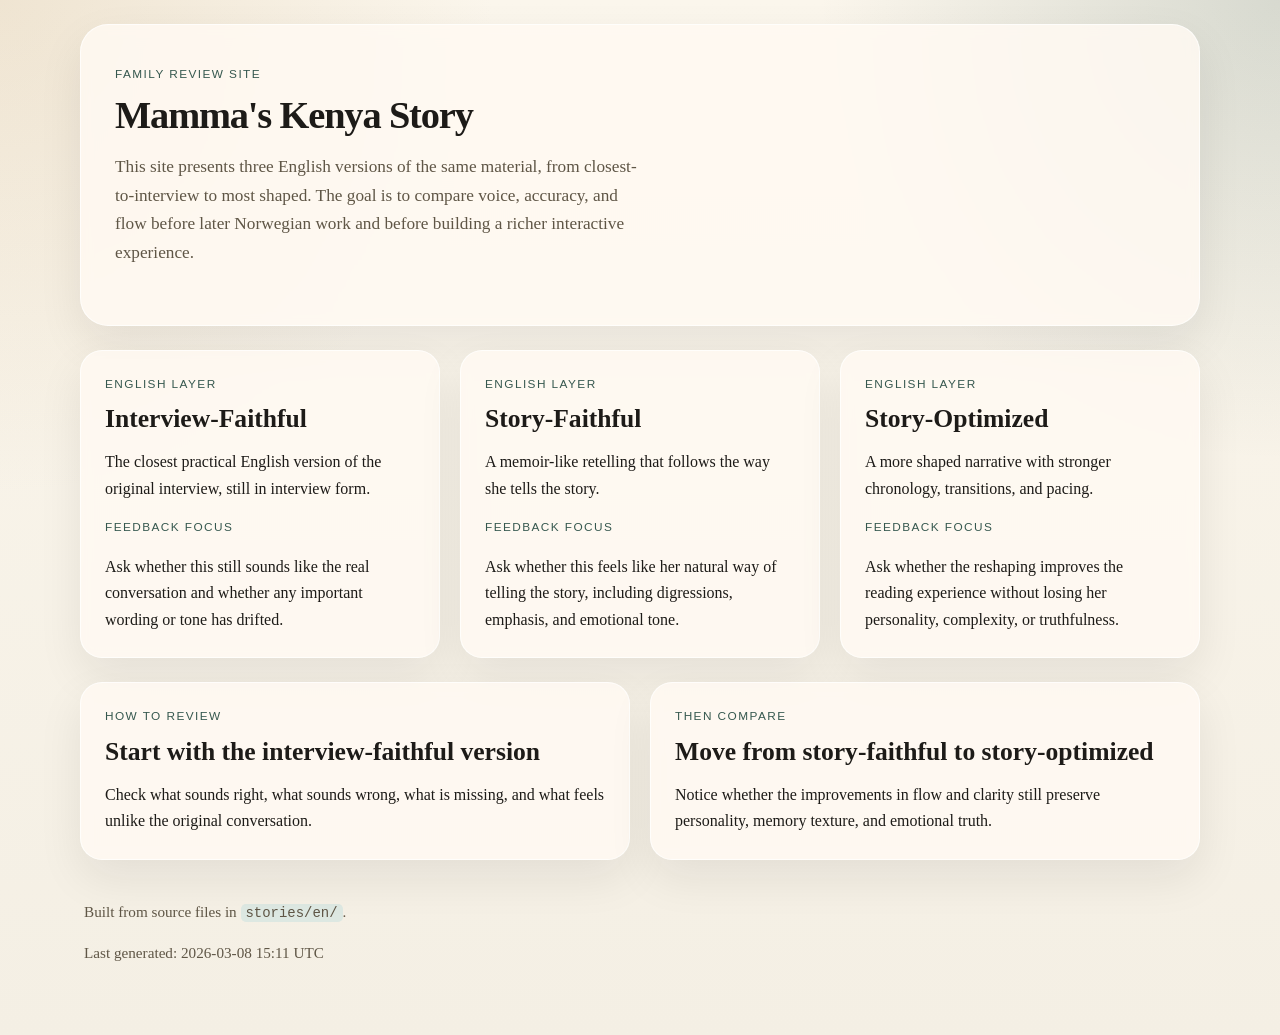
==== docs/index.html @ f11870c0 "Add GitHub Pages review site" ====
<!doctype html>
<html lang="en">
  <head>
    <meta charset="utf-8">
    <meta name="viewport" content="width=device-width, initial-scale=1">
    <title>Kenya Story Review</title>
    <meta name="description" content="Review site for the English versions of the Kenya childhood story.">
    <link rel="stylesheet" href="styles.css">
  </head>
  <body>
    <div class="page-shell">
      <header class="hero">
        <p class="eyebrow">Family review site</p>
        <h1>Mamma's Kenya Story</h1>
        <p class="hero-copy">
          This site presents three English versions of the same material, from closest-to-interview
          to most shaped. The goal is to compare voice, accuracy, and flow before later Norwegian work
          and before building a richer interactive experience.
        </p>
      </header>

      <section class="overview-grid">
        
            <a class="version-card" href="interview-faithful.html">
              <p class="eyebrow">English layer</p>
              <h2>Interview-Faithful</h2>
              <p>The closest practical English version of the original interview, still in interview form.</p>
              <p class="feedback-label">Feedback focus</p>
              <p>Ask whether this still sounds like the real conversation and whether any important wording or tone has drifted.</p>
            </a>
            
            <a class="version-card" href="story-faithful.html">
              <p class="eyebrow">English layer</p>
              <h2>Story-Faithful</h2>
              <p>A memoir-like retelling that follows the way she tells the story.</p>
              <p class="feedback-label">Feedback focus</p>
              <p>Ask whether this feels like her natural way of telling the story, including digressions, emphasis, and emotional tone.</p>
            </a>
            
            <a class="version-card" href="story-optimized.html">
              <p class="eyebrow">English layer</p>
              <h2>Story-Optimized</h2>
              <p>A more shaped narrative with stronger chronology, transitions, and pacing.</p>
              <p class="feedback-label">Feedback focus</p>
              <p>Ask whether the reshaping improves the reading experience without losing her personality, complexity, or truthfulness.</p>
            </a>
            
      </section>

      <section class="review-guide">
        <div class="guide-card">
          <p class="eyebrow">How to review</p>
          <h2>Start with the interview-faithful version</h2>
          <p>Check what sounds right, what sounds wrong, what is missing, and what feels unlike the original conversation.</p>
        </div>
        <div class="guide-card">
          <p class="eyebrow">Then compare</p>
          <h2>Move from story-faithful to story-optimized</h2>
          <p>Notice whether the improvements in flow and clarity still preserve personality, memory texture, and emotional truth.</p>
        </div>
      </section>

      <footer class="site-footer">
        <p>Built from source files in <code>stories/en/</code>.</p>
        <p>Last generated: 2026-03-08 15:11 UTC</p>
      </footer>
    </div>
  </body>
</html>
---- docs/styles.css ----
:root {
  --paper: #f4efe4;
  --ink: #1d1b18;
  --muted: #5f5646;
  --accent: #36584f;
  --accent-soft: #dde8e2;
  --line: #d7cdbc;
  --card: rgba(255, 250, 243, 0.85);
  --shadow: 0 18px 45px rgba(31, 26, 20, 0.08);
}

* {
  box-sizing: border-box;
}

body {
  margin: 0;
  background:
    radial-gradient(circle at top left, rgba(197, 166, 117, 0.22), transparent 30%),
    radial-gradient(circle at top right, rgba(54, 88, 79, 0.18), transparent 28%),
    linear-gradient(180deg, #fbf6ec 0%, var(--paper) 100%);
  color: var(--ink);
  font-family: "Iowan Old Style", "Palatino Linotype", "Book Antiqua", Georgia, serif;
  line-height: 1.65;
}

a {
  color: inherit;
}

.page-shell {
  width: min(1120px, calc(100vw - 32px));
  margin: 0 auto;
  padding: 24px 0 56px;
}

.hero,
.site-header,
.review-note,
.story-body,
.guide-card,
.version-card {
  background: var(--card);
  backdrop-filter: blur(6px);
  border: 1px solid rgba(255, 255, 255, 0.7);
  box-shadow: var(--shadow);
}

.hero {
  padding: 40px 34px;
  border-radius: 28px;
}

.hero h1,
.review-note h1,
.story-body h1 {
  font-size: clamp(2.2rem, 3vw, 3.6rem);
  line-height: 1.08;
  margin: 0 0 12px;
  letter-spacing: -0.03em;
}

.hero-copy {
  max-width: 62ch;
  color: var(--muted);
  font-size: 1.08rem;
}

.eyebrow,
.feedback-label {
  font-family: "Avenir Next", "Gill Sans", Calibri, sans-serif;
  letter-spacing: 0.12em;
  text-transform: uppercase;
  font-size: 0.74rem;
  color: var(--accent);
  margin: 0 0 10px;
}

.overview-grid {
  display: grid;
  grid-template-columns: repeat(auto-fit, minmax(250px, 1fr));
  gap: 20px;
  margin-top: 24px;
}

.version-card,
.guide-card {
  display: block;
  padding: 24px;
  border-radius: 22px;
  text-decoration: none;
}

.version-card h2,
.guide-card h2,
.story-body h2 {
  margin: 0 0 12px;
  font-size: clamp(1.4rem, 2vw, 2rem);
  line-height: 1.15;
}

.version-card p:last-child,
.guide-card p:last-child {
  margin-bottom: 0;
}

.review-guide {
  display: grid;
  grid-template-columns: repeat(auto-fit, minmax(280px, 1fr));
  gap: 20px;
  margin-top: 24px;
}

.site-footer {
  padding: 24px 4px 0;
  color: var(--muted);
  font-size: 0.95rem;
}

.site-header {
  display: flex;
  gap: 16px;
  align-items: center;
  justify-content: space-between;
  padding: 18px 22px;
  border-radius: 22px;
  margin-bottom: 24px;
}

.brand {
  text-decoration: none;
  font-family: "Avenir Next", "Gill Sans", Calibri, sans-serif;
  font-size: 0.95rem;
  font-weight: 600;
  letter-spacing: 0.08em;
  text-transform: uppercase;
}

.site-nav {
  display: flex;
  flex-wrap: wrap;
  gap: 10px;
}

.nav-link {
  text-decoration: none;
  font-family: "Avenir Next", "Gill Sans", Calibri, sans-serif;
  font-size: 0.95rem;
  color: var(--muted);
  padding: 8px 12px;
  border-radius: 999px;
}

.nav-link.active {
  background: var(--accent);
  color: #f5f0e7;
}

.content-shell {
  display: grid;
  grid-template-columns: minmax(240px, 300px) minmax(0, 1fr);
  gap: 24px;
  align-items: start;
}

.review-note {
  position: sticky;
  top: 16px;
  padding: 24px;
  border-radius: 24px;
}

.story-body {
  padding: 30px 34px;
  border-radius: 28px;
}

.story-body h1 {
  font-size: clamp(2rem, 2.8vw, 3rem);
  margin-top: 0;
}

.story-body h2 {
  margin-top: 2.1em;
  padding-top: 0.5em;
  border-top: 1px solid var(--line);
}

.story-body h3 {
  margin-top: 1.7em;
  font-size: 1.15rem;
  color: var(--accent);
}

.story-body p,
.story-body ul {
  max-width: 68ch;
}

.story-body ul {
  padding-left: 1.2em;
}

.speaker-line {
  display: grid;
  grid-template-columns: 84px minmax(0, 1fr);
  gap: 12px;
  margin: 0 0 0.95em;
}

.speaker {
  font-family: "Avenir Next", "Gill Sans", Calibri, sans-serif;
  font-weight: 700;
  color: var(--accent);
  text-transform: uppercase;
  letter-spacing: 0.06em;
  font-size: 0.78rem;
  padding-top: 0.35em;
}

.speech {
  display: block;
}

code {
  background: var(--accent-soft);
  padding: 0.1em 0.35em;
  border-radius: 0.35em;
  font-size: 0.92em;
}

@media (max-width: 860px) {
  .content-shell {
    grid-template-columns: 1fr;
  }

  .review-note {
    position: static;
  }
}

@media (max-width: 640px) {
  .page-shell {
    width: min(100vw - 20px, 1120px);
    padding-top: 12px;
  }

  .hero,
  .story-body,
  .review-note,
  .version-card,
  .guide-card {
    padding: 22px 20px;
    border-radius: 22px;
  }

  .site-header {
    align-items: flex-start;
    flex-direction: column;
  }

  .speaker-line {
    grid-template-columns: 1fr;
    gap: 4px;
  }
}
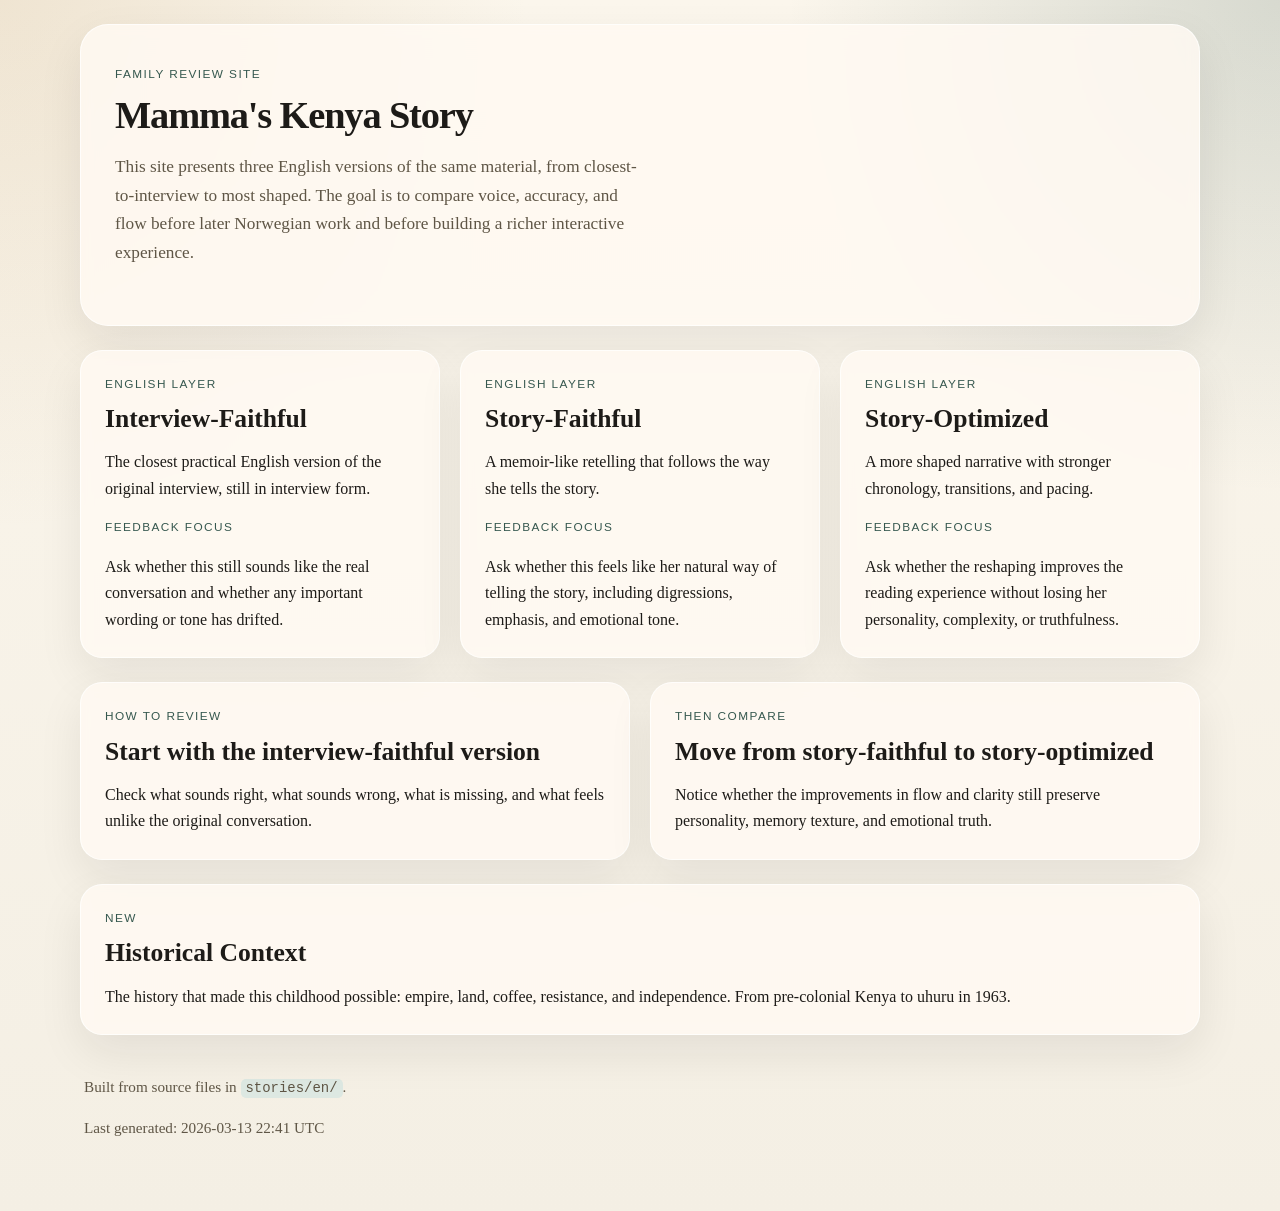
==== commit 48701f48: "Add historical context page and research layer - New history.html with 8 chapters covering pre-colon" ====
--- a/docs/index.html
+++ b/docs/index.html
@@ -60,9 +60,17 @@
         </div>
       </section>
 
+      <section class="review-guide">
+        <a class="guide-card" href="history.html" style="text-decoration:none;">
+          <p class="eyebrow">New</p>
+          <h2>Historical Context</h2>
+          <p>The history that made this childhood possible: empire, land, coffee, resistance, and independence. From pre-colonial Kenya to uhuru in 1963.</p>
+        </a>
+      </section>
+
       <footer class="site-footer">
         <p>Built from source files in <code>stories/en/</code>.</p>
-        <p>Last generated: 2026-03-08 15:11 UTC</p>
+        <p>Last generated: 2026-03-13 22:41 UTC</p>
       </footer>
     </div>
   </body>
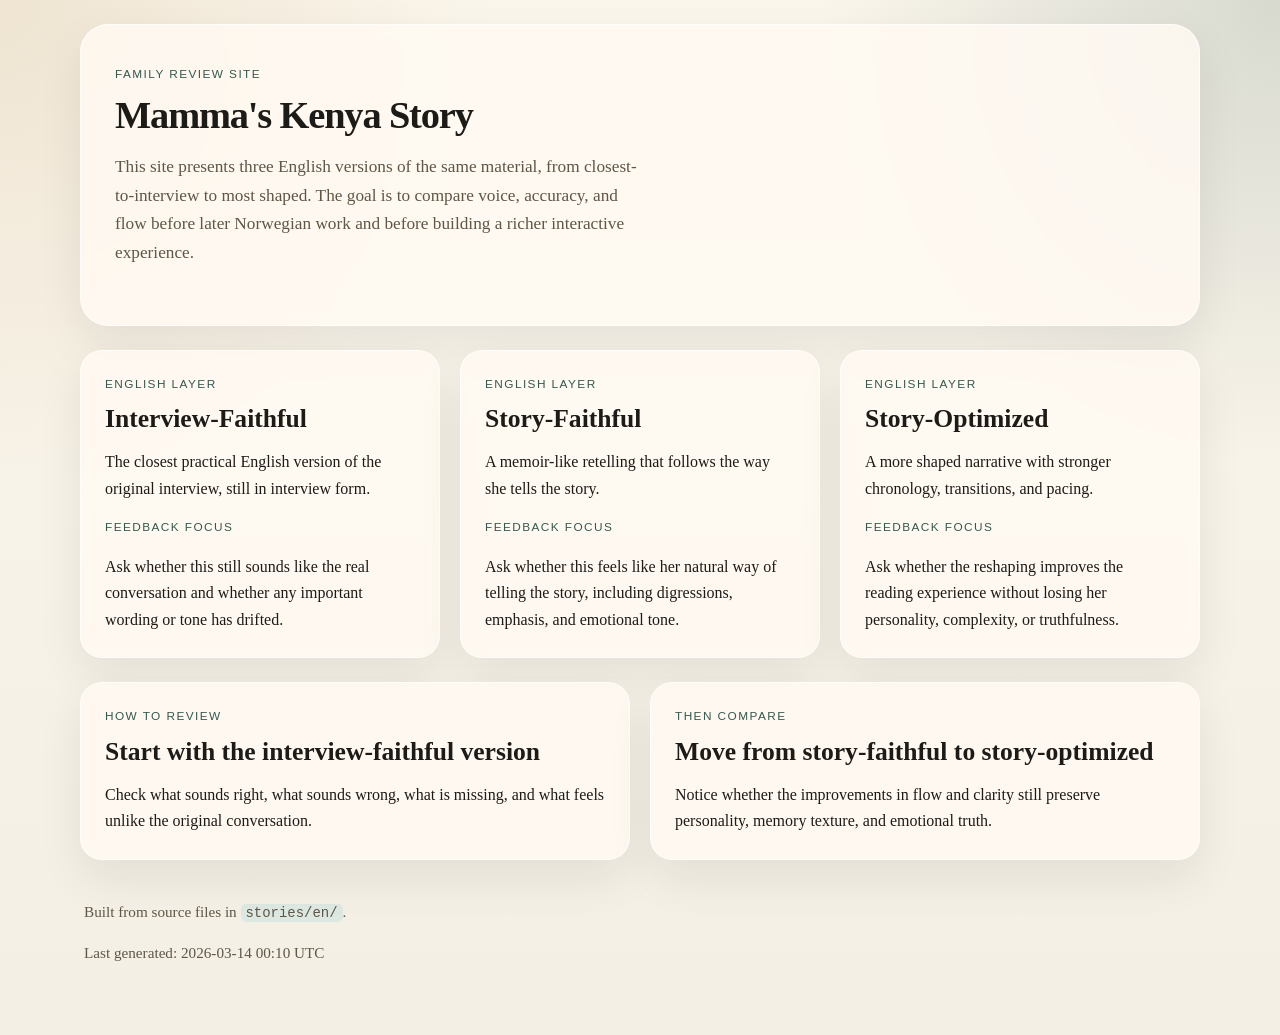
==== commit 14ad6994: "Apply mother's review corrections across all story layers Jacob (not Jakob), Cicenda (not Sianda), B" ====
--- a/docs/index.html
+++ b/docs/index.html
@@ -60,17 +60,9 @@
         </div>
       </section>
 
-      <section class="review-guide">
-        <a class="guide-card" href="history.html" style="text-decoration:none;">
-          <p class="eyebrow">New</p>
-          <h2>Historical Context</h2>
-          <p>The history that made this childhood possible: empire, land, coffee, resistance, and independence. From pre-colonial Kenya to uhuru in 1963.</p>
-        </a>
-      </section>
-
       <footer class="site-footer">
         <p>Built from source files in <code>stories/en/</code>.</p>
-        <p>Last generated: 2026-03-13 22:41 UTC</p>
+        <p>Last generated: 2026-03-14 00:10 UTC</p>
       </footer>
     </div>
   </body>
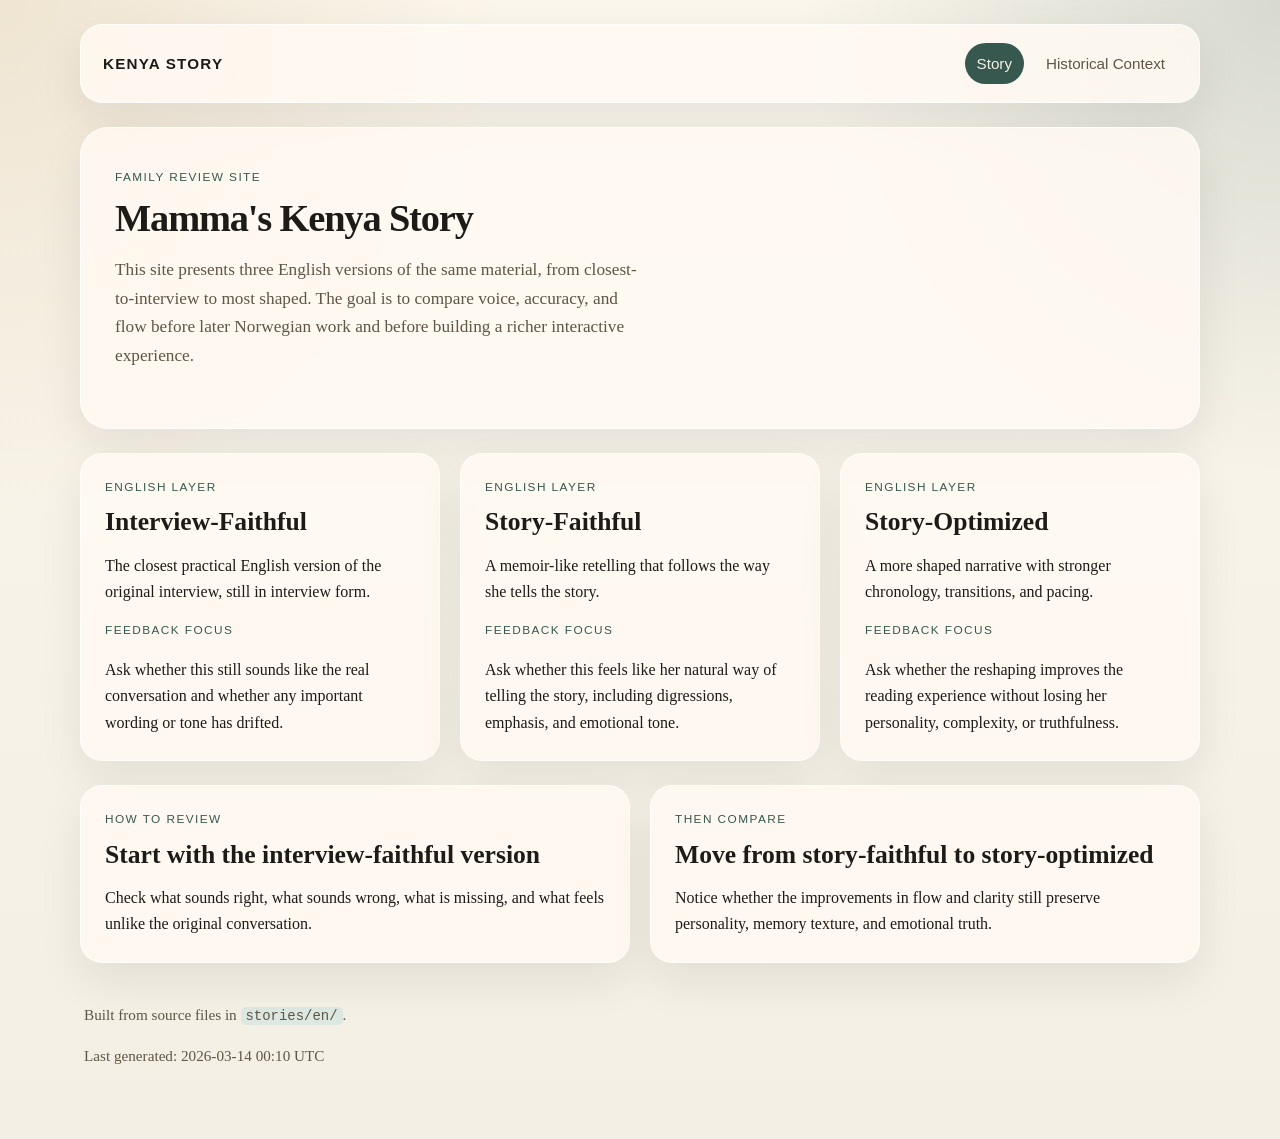
==== commit 842317a8: "Add nav header to index page and fix Uhuru card caption - Add site-header with Story/Historical Cont" ====
--- a/docs/index.html
+++ b/docs/index.html
@@ -9,6 +9,15 @@
   </head>
   <body>
     <div class="page-shell">
+
+      <header class="site-header">
+        <a class="brand" href="index.html">Kenya Story</a>
+        <nav class="site-nav">
+          <a class="nav-link active" href="index.html">Story</a>
+          <a class="nav-link" href="history.html">Historical Context</a>
+        </nav>
+      </header>
+
       <header class="hero">
         <p class="eyebrow">Family review site</p>
         <h1>Mamma's Kenya Story</h1>
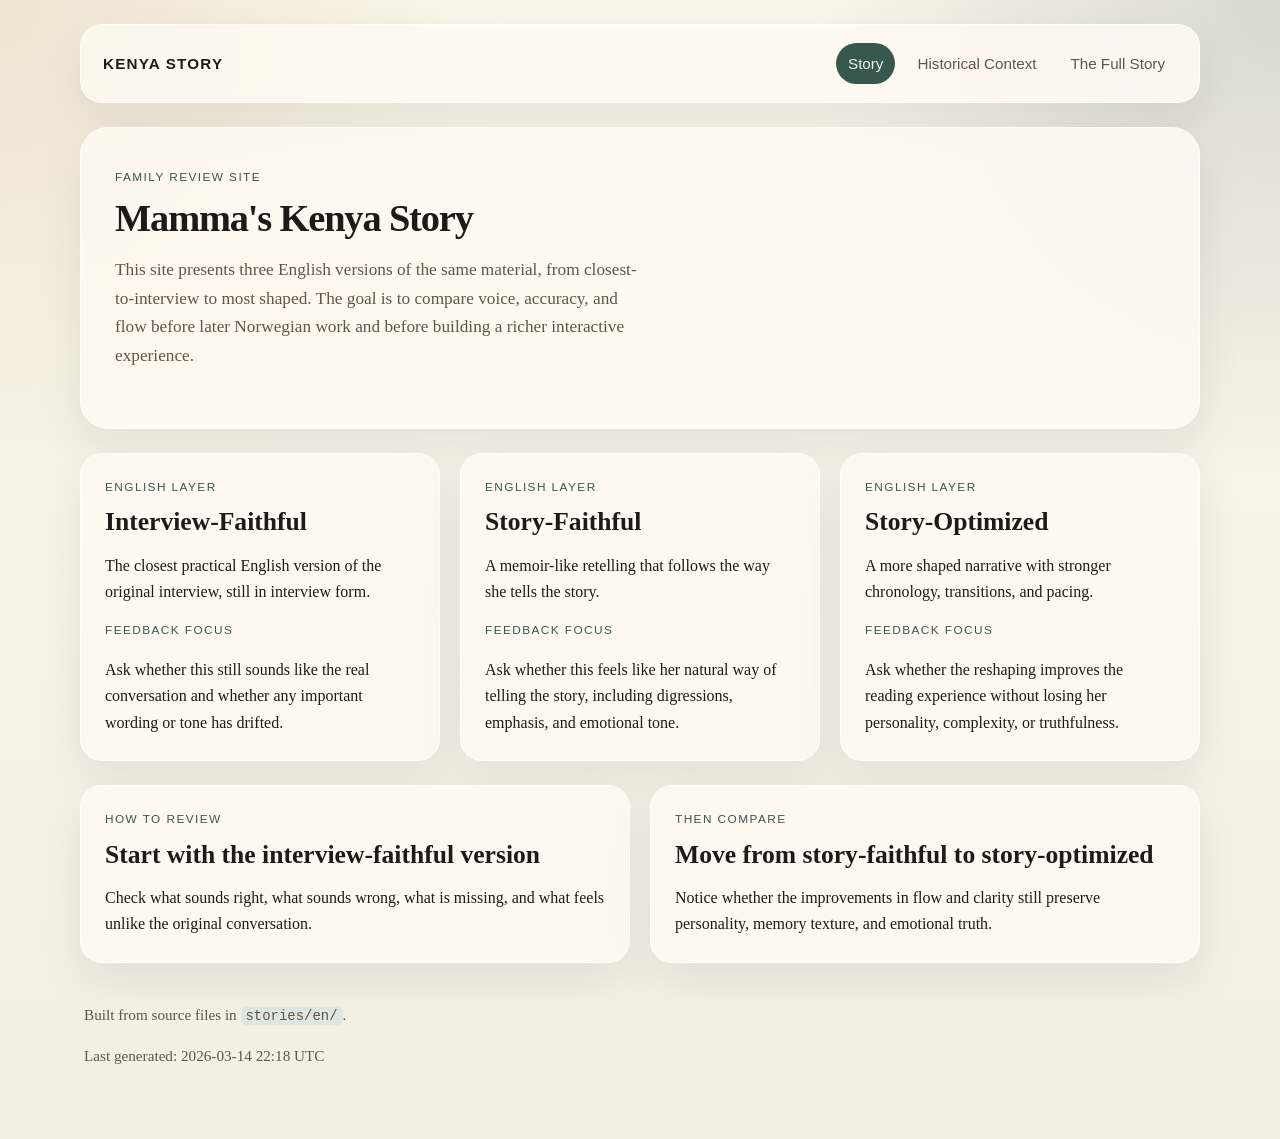
==== commit d55bf0e5: "Add integrated full-story review page" ====
--- a/docs/index.html
+++ b/docs/index.html
@@ -9,15 +9,14 @@
   </head>
   <body>
     <div class="page-shell">
-
       <header class="site-header">
         <a class="brand" href="index.html">Kenya Story</a>
         <nav class="site-nav">
           <a class="nav-link active" href="index.html">Story</a>
           <a class="nav-link" href="history.html">Historical Context</a>
+          <a class="nav-link" href="integrated.html">The Full Story</a>
         </nav>
       </header>
-
       <header class="hero">
         <p class="eyebrow">Family review site</p>
         <h1>Mamma's Kenya Story</h1>
@@ -71,7 +70,7 @@
 
       <footer class="site-footer">
         <p>Built from source files in <code>stories/en/</code>.</p>
-        <p>Last generated: 2026-03-14 00:10 UTC</p>
+        <p>Last generated: 2026-03-14 22:18 UTC</p>
       </footer>
     </div>
   </body>
--- a/docs/styles.css
+++ b/docs/styles.css
@@ -142,6 +142,14 @@
   gap: 10px;
 }
 
+.sub-nav {
+  display: flex;
+  flex-wrap: wrap;
+  gap: 10px;
+  margin: 0 0 24px;
+  padding: 0 4px;
+}
+
 .nav-link {
   text-decoration: none;
   font-family: "Avenir Next", "Gill Sans", Calibri, sans-serif;
